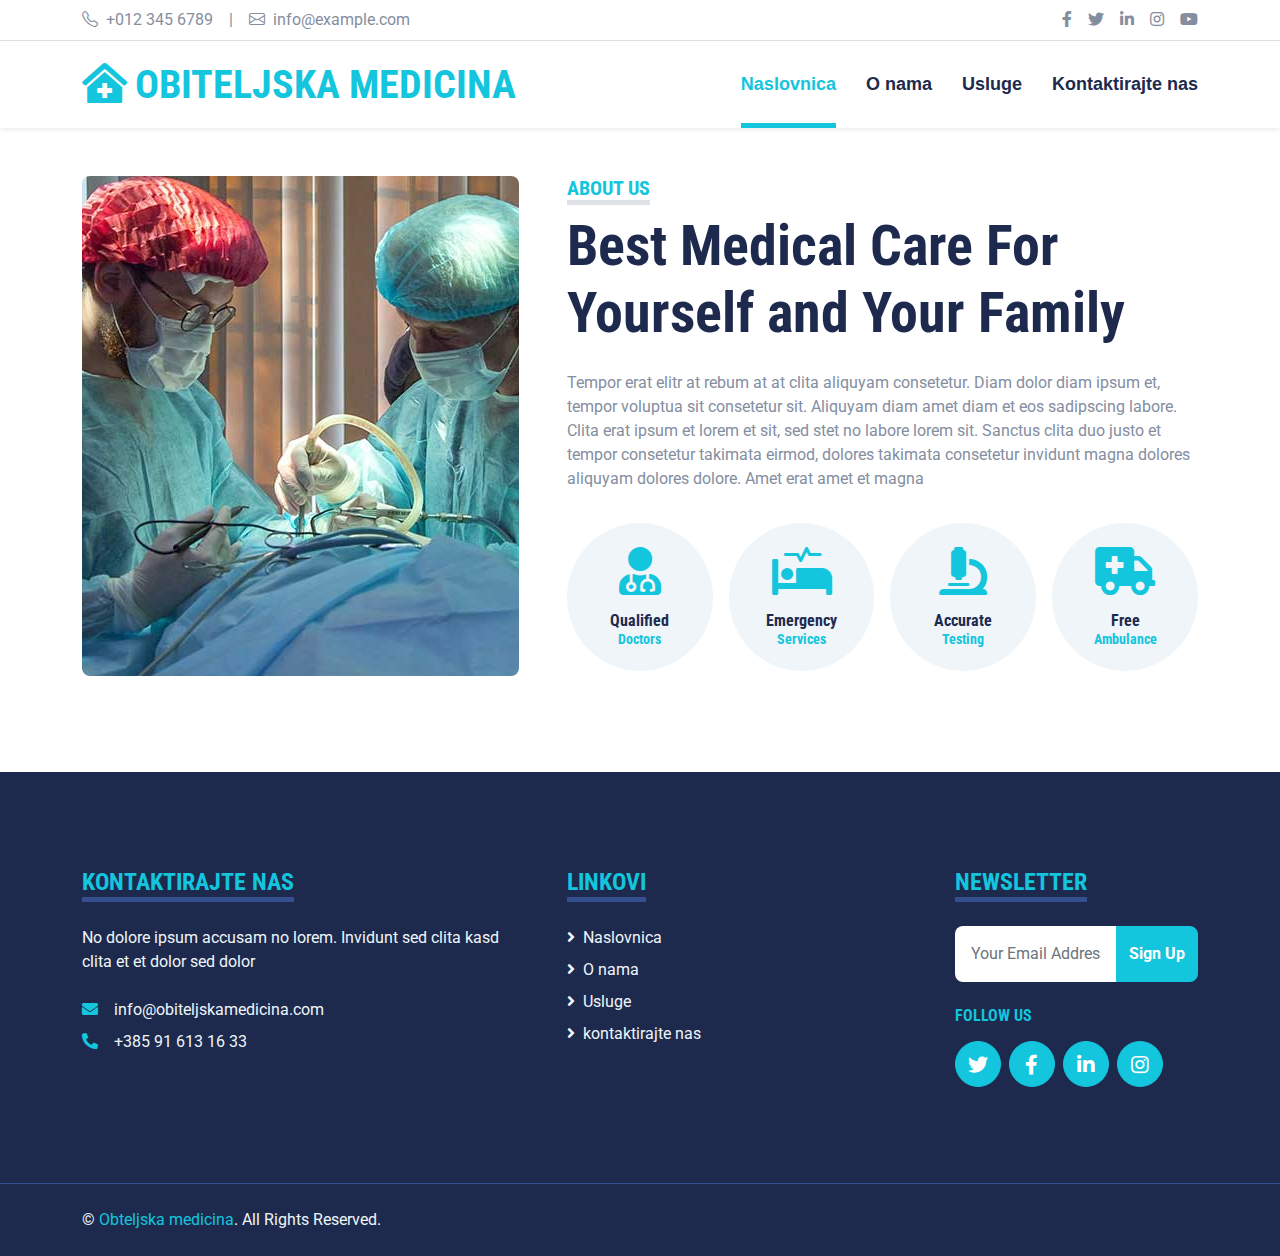
==== about.html @ 27dd884d "edited nav routing" ====
<!DOCTYPE html>
<html lang="en">

<head>
    <meta charset="utf-8">
    <title>Obiteljska medicin - o nama</title>
    <meta content="width=device-width, initial-scale=1.0" name="viewport">
    <meta content="Free HTML Templates" name="keywords">
    <meta content="Free HTML Templates" name="description">

    <!-- Favicon -->
    <link href="img/favicon.ico" rel="icon">

    <!-- Google Web Fonts -->
    <link rel="preconnect" href="https://fonts.gstatic.com">
    <link href="https://fonts.googleapis.com/css2?family=Roboto+Condensed:wght@400;700&family=Roboto:wght@400;700&display=swap" rel="stylesheet">  

    <!-- Icon Font Stylesheet -->
    <link href="https://cdnjs.cloudflare.com/ajax/libs/font-awesome/5.15.0/css/all.min.css" rel="stylesheet">
    <link href="https://cdn.jsdelivr.net/npm/bootstrap-icons@1.4.1/font/bootstrap-icons.css" rel="stylesheet">

    <!-- Libraries Stylesheet -->
    <link href="lib/owlcarousel/assets/owl.carousel.min.css" rel="stylesheet">
    <link href="lib/tempusdominus/css/tempusdominus-bootstrap-4.min.css" rel="stylesheet" />

    <!-- Customized Bootstrap Stylesheet -->
    <link href="css/bootstrap.min.css" rel="stylesheet">

    <!-- Template Stylesheet -->
    <link href="css/style.css" rel="stylesheet">
</head>

<body>
    <!-- Topbar Start -->
    <div class="container-fluid py-2 border-bottom d-none d-lg-block">
        <div class="container">
            <div class="row">
                <div class="col-md-6 text-center text-lg-start mb-2 mb-lg-0">
                    <div class="d-inline-flex align-items-center">
                        <a class="text-decoration-none text-body pe-3" href=""><i class="bi bi-telephone me-2"></i>+012 345 6789</a>
                        <span class="text-body">|</span>
                        <a class="text-decoration-none text-body px-3" href=""><i class="bi bi-envelope me-2"></i>info@example.com</a>
                    </div>
                </div>
                <div class="col-md-6 text-center text-lg-end">
                    <div class="d-inline-flex align-items-center">
                        <a class="text-body px-2" href="">
                            <i class="fab fa-facebook-f"></i>
                        </a>
                        <a class="text-body px-2" href="">
                            <i class="fab fa-twitter"></i>
                        </a>
                        <a class="text-body px-2" href="">
                            <i class="fab fa-linkedin-in"></i>
                        </a>
                        <a class="text-body px-2" href="">
                            <i class="fab fa-instagram"></i>
                        </a>
                        <a class="text-body ps-2" href="">
                            <i class="fab fa-youtube"></i>
                        </a>
                    </div>
                </div>
            </div>
        </div>
    </div>
    <!-- Topbar End -->


    <!-- Navbar Start -->
    <div class="container-fluid sticky-top bg-white shadow-sm">
        <div class="container">
            <nav class="navbar navbar-expand-lg bg-white navbar-light py-3 py-lg-0">
                <a href="index.html" class="navbar-brand">
                    <h1 class="m-0 text-uppercase text-primary"><i class="fa fa-clinic-medical me-2"></i>Obiteljska medicina</h1>
                </a>
                <button class="navbar-toggler" type="button" data-bs-toggle="collapse" data-bs-target="#navbarCollapse">
                    <span class="navbar-toggler-icon"></span>
                </button>
                <div class="collapse navbar-collapse" id="navbarCollapse">
                    <div class="navbar-nav ms-auto py-0">
                        <a href="index.html" class="nav-item nav-link active">Naslovnica</a>
                        <a href="about.html" class="nav-item nav-link">O nama</a>
                        <a href="service.html" class="nav-item nav-link">Usluge</a>
                        <!-- <a href="price.html" class="nav-item nav-link">Pricing</a>
                         <div class="nav-item dropdown">
                             <a href="#" class="nav-link dropdown-toggle" data-bs-toggle="dropdown">Pages</a>
                             <div class="dropdown-menu m-0">
                                 <a href="blog.html" class="dropdown-item">Blog Grid</a>
                                 <a href="detail.html" class="dropdown-item">Blog Detail</a>
                                 <a href="team.html" class="dropdown-item">The Team</a>
                                 <a href="testimonial.html" class="dropdown-item">Testimonial</a>
                                 <a href="appointment.html" class="dropdown-item">Appointment</a>
                                 <a href="search.html" class="dropdown-item">Search</a>
                             </div>
                         </div>-->
                        <a href="contact.html" class="nav-item nav-link">Kontaktirajte nas</a>
                    </div>
                </div>
            </nav>
        </div>
    </div>
    <!-- Navbar End -->


    <!-- About Start -->
    <div class="container-fluid py-5">
        <div class="container">
            <div class="row gx-5">
                <div class="col-lg-5 mb-5 mb-lg-0" style="min-height: 500px;">
                    <div class="position-relative h-100">
                        <img class="position-absolute w-100 h-100 rounded" src="img/about.jpg" style="object-fit: cover;">
                    </div>
                </div>
                <div class="col-lg-7">
                    <div class="mb-4">
                        <h5 class="d-inline-block text-primary text-uppercase border-bottom border-5">About Us</h5>
                        <h1 class="display-4">Best Medical Care For Yourself and Your Family</h1>
                    </div>
                    <p>Tempor erat elitr at rebum at at clita aliquyam consetetur. Diam dolor diam ipsum et, tempor voluptua sit consetetur sit. Aliquyam diam amet diam et eos sadipscing labore. Clita erat ipsum et lorem et sit, sed stet no labore lorem sit. Sanctus clita duo justo et tempor consetetur takimata eirmod, dolores takimata consetetur invidunt magna dolores aliquyam dolores dolore. Amet erat amet et magna</p>
                    <div class="row g-3 pt-3">
                        <div class="col-sm-3 col-6">
                            <div class="bg-light text-center rounded-circle py-4">
                                <i class="fa fa-3x fa-user-md text-primary mb-3"></i>
                                <h6 class="mb-0">Qualified<small class="d-block text-primary">Doctors</small></h6>
                            </div>
                        </div>
                        <div class="col-sm-3 col-6">
                            <div class="bg-light text-center rounded-circle py-4">
                                <i class="fa fa-3x fa-procedures text-primary mb-3"></i>
                                <h6 class="mb-0">Emergency<small class="d-block text-primary">Services</small></h6>
                            </div>
                        </div>
                        <div class="col-sm-3 col-6">
                            <div class="bg-light text-center rounded-circle py-4">
                                <i class="fa fa-3x fa-microscope text-primary mb-3"></i>
                                <h6 class="mb-0">Accurate<small class="d-block text-primary">Testing</small></h6>
                            </div>
                        </div>
                        <div class="col-sm-3 col-6">
                            <div class="bg-light text-center rounded-circle py-4">
                                <i class="fa fa-3x fa-ambulance text-primary mb-3"></i>
                                <h6 class="mb-0">Free<small class="d-block text-primary">Ambulance</small></h6>
                            </div>
                        </div>
                    </div>
                </div>
            </div>
        </div>
    </div>
    <!-- About End -->


    

    <!-- Footer Start -->

    <!-- Footer Start -->
    <div class="container-fluid bg-dark text-light mt-5 py-5">
        <div class="container py-5">
            <div class="row g-5">
                <div class="col-lg-5 col-md-6">
                    <h4 class="d-inline-block text-primary text-uppercase border-bottom border-5 border-secondary mb-4">Kontaktirajte nas</h4>
                    <p class="mb-4">No dolore ipsum accusam no lorem. Invidunt sed clita kasd clita et et dolor sed dolor</p>
                    <p class="mb-2"><i class="fa fa-envelope text-primary me-3"></i>info@obiteljskamedicina.com</p>
                    <p class="mb-0"><i class="fa fa-phone-alt text-primary me-3"></i>+385 91 613 16 33</p>
                </div>
                <div class="col-lg-4 col-md-6">
                    <h4 class="d-inline-block text-primary text-uppercase border-bottom border-5 border-secondary mb-4">Linkovi</h4>
                    <div class="d-flex flex-column justify-content-start">
                        <a class="text-light mb-2" href="#"><i class="fa fa-angle-right me-2"></i>Naslovnica</a>
                        <a class="text-light mb-2" href="#"><i class="fa fa-angle-right me-2"></i>O nama</a>
                        <a class="text-light mb-2" href="#"><i class="fa fa-angle-right me-2"></i>Usluge</a>
                        <a class="text-light" href="#"><i class="fa fa-angle-right me-2"></i>kontaktirajte nas</a>
                    </div>
                </div>
                <div class="col-lg-3 col-md-6">
                    <h4 class="d-inline-block text-primary text-uppercase border-bottom border-5 border-secondary mb-4">Newsletter</h4>
                    <form action="">
                        <div class="input-group">
                            <input type="text" class="form-control p-3 border-0" placeholder="Your Email Address">
                            <button class="btn btn-primary">Sign Up</button>
                        </div>
                    </form>
                    <h6 class="text-primary text-uppercase mt-4 mb-3">Follow Us</h6>
                    <div class="d-flex">
                        <a class="btn btn-lg btn-primary btn-lg-square rounded-circle me-2" href="#"><i class="fab fa-twitter"></i></a>
                        <a class="btn btn-lg btn-primary btn-lg-square rounded-circle me-2" href="#"><i class="fab fa-facebook-f"></i></a>
                        <a class="btn btn-lg btn-primary btn-lg-square rounded-circle me-2" href="#"><i class="fab fa-linkedin-in"></i></a>
                        <a class="btn btn-lg btn-primary btn-lg-square rounded-circle" href="#"><i class="fab fa-instagram"></i></a>
                    </div>
                </div>
            </div>
        </div>
    </div>
    <div class="container-fluid bg-dark text-light border-top border-secondary py-4">
        <div class="container">
            <div class="row g-5">
                <div class="col-md-6 text-center text-md-start">
                    <p class="mb-md-0">&copy; <a class="text-primary" href="#">Obteljska medicina</a>. All Rights Reserved.</p>
                </div>
                <div class="col-md-6 text-center text-md-end">
                    <!-- <p class="mb-0">Designed by <a class="text-primary" href="https://htmlcodex.com">HTML Codex</a></p>-->
                </div>
            </div>
        </div>
    </div>
    <!-- Footer End -->


    <!-- Back to Top -->
    <a href="#" class="btn btn-lg btn-primary btn-lg-square back-to-top"><i class="bi bi-arrow-up"></i></a>


    <!-- JavaScript Libraries -->
    <script src="https://code.jquery.com/jquery-3.4.1.min.js"></script>
    <script src="https://cdn.jsdelivr.net/npm/bootstrap@5.0.0/dist/js/bootstrap.bundle.min.js"></script>
    <script src="lib/easing/easing.min.js"></script>
    <script src="lib/waypoints/waypoints.min.js"></script>
    <script src="lib/owlcarousel/owl.carousel.min.js"></script>
    <script src="lib/tempusdominus/js/moment.min.js"></script>
    <script src="lib/tempusdominus/js/moment-timezone.min.js"></script>
    <script src="lib/tempusdominus/js/tempusdominus-bootstrap-4.min.js"></script>

    <!-- Template Javascript -->
    <script src="js/main.js"></script>
</body>

</html>
---- css/style.css ----
/********** Template CSS **********/
:root {
    --primary: #13C5DD;
    --secondary: #354F8E;
    --light: #EFF5F9;
    --dark: #1D2A4D;
}

.btn {
    font-weight: 700;
    transition: .5s;
}

.btn:hover {
    -webkit-box-shadow: 0 8px 6px -6px #555555;
    -moz-box-shadow: 0 8px 6px -6px #555555;
    box-shadow: 0 8px 6px -6px #555555;
}

.btn-primary {
    color: #FFFFFF;
}

.btn-square {
    width: 36px;
    height: 36px;
}

.btn-sm-square {
    width: 28px;
    height: 28px;
}

.btn-lg-square {
    width: 46px;
    height: 46px;
}

.btn-square,
.btn-sm-square,
.btn-lg-square {
    padding-left: 0;
    padding-right: 0;
    text-align: center;
}

.back-to-top {
    position: fixed;
    display: none;
    right: 30px;
    bottom: 0;
    border-radius: 50% 50% 0 0;
    z-index: 99;
}

.navbar-light .navbar-nav .nav-link {
    font-family: 'Jost', sans-serif;
    position: relative;
    margin-left: 30px;
    padding: 30px 0;
    font-size: 18px;
    font-weight: 700;
    color: var(--dark);
    outline: none;
    transition: .5s;
}

.navbar-light .navbar-nav .nav-link:hover,
.navbar-light .navbar-nav .nav-link.active {
    color: var(--primary);
}

@media (min-width: 992px) {
    .navbar-light .navbar-nav .nav-link::before {
        position: absolute;
        content: "";
        width: 0;
        height: 5px;
        bottom: 0;
        left: 50%;
        background: var(--primary);
        transition: .5s;
    }

    .navbar-light .navbar-nav .nav-link:hover::before,
    .navbar-light .navbar-nav .nav-link.active::before {
        width: 100%;
        left: 0;
    }
}

@media (max-width: 991.98px) {
    .navbar-light .navbar-nav .nav-link  {
        margin-left: 0;
        padding: 10px 0;
    }
}

.hero-header {
    background: url(../img/hero.jpg) top right no-repeat;
    background-size: cover;
}

.service-item {
    position: relative;
    height: 350px;
    padding: 0 30px;
    transition: .5s;
}

.service-item .service-icon {
    width: 150px;
    height: 100px;
    display: flex;
    align-items: center;
    justify-content: center;
    background: var(--primary);
    border-radius: 50%;
    transform: rotate(-14deg);
}

.service-item .service-icon i {
    transform: rotate(15deg);
}

.service-item a.btn {
    position: absolute;
    width: 60px;
    bottom: -48px;
    left: 50%;
    margin-left: -30px;
    opacity: 0;
}

.service-item:hover a.btn {
    bottom: -24px;
    opacity: 1;
}

.price-carousel::after {
    position: absolute;
    content: "";
    width: 100%;
    height: 50%;
    bottom: 0;
    left: 0;
    background: var(--primary);
    border-radius: 8px 8px 50% 50%;
    z-index: -1;
}

.price-carousel .owl-nav {
    margin-top: 35px;
    width: 100%;
    text-align: center;
    display: flex;
    justify-content: center;
}

.price-carousel .owl-nav .owl-prev,
.price-carousel .owl-nav .owl-next{
    position: relative;
    margin: 0 5px;
    width: 45px;
    height: 45px;
    display: flex;
    align-items: center;
    justify-content: center;
    color: var(--primary);
    background: #FFFFFF;
    font-size: 22px;
    border-radius: 45px;
    transition: .5s;
}

.price-carousel .owl-nav .owl-prev:hover,
.price-carousel .owl-nav .owl-next:hover {
    color: var(--dark);
}

@media (min-width: 576px) {
    .team-item .row {
        height: 350px;
    }
}

.team-carousel .owl-nav {
    position: absolute;
    padding: 0 45px;
    width: 100%;
    height: 45px;
    top: calc(50% - 22.5px);
    left: 0;
    display: flex;
    justify-content: space-between;
}

.team-carousel .owl-nav .owl-prev,
.team-carousel .owl-nav .owl-next {
    position: relative;
    width: 45px;
    height: 45px;
    display: flex;
    align-items: center;
    justify-content: center;
    color: #FFFFFF;
    background: var(--primary);
    border-radius: 45px;
    font-size: 22px;
    transition: .5s;
}

.team-carousel .owl-nav .owl-prev:hover,
.team-carousel .owl-nav .owl-next:hover {
    background: var(--dark);
}

.testimonial-carousel .owl-dots {
    margin-top: 15px;
    display: flex;
    align-items: center;
    justify-content: center;
}

.testimonial-carousel .owl-dot {
    position: relative;
    display: inline-block;
    margin: 0 5px;
    width: 20px;
    height: 20px;
    background: var(--light);
    border: 2px solid var(--primary);
    border-radius: 20px;
    transition: .5s;
}

.testimonial-carousel .owl-dot.active {
    width: 40px;
    height: 40px;
    background: var(--primary);
}

.testimonial-carousel .owl-item img {
    width: 150px;
    height: 150px;
}
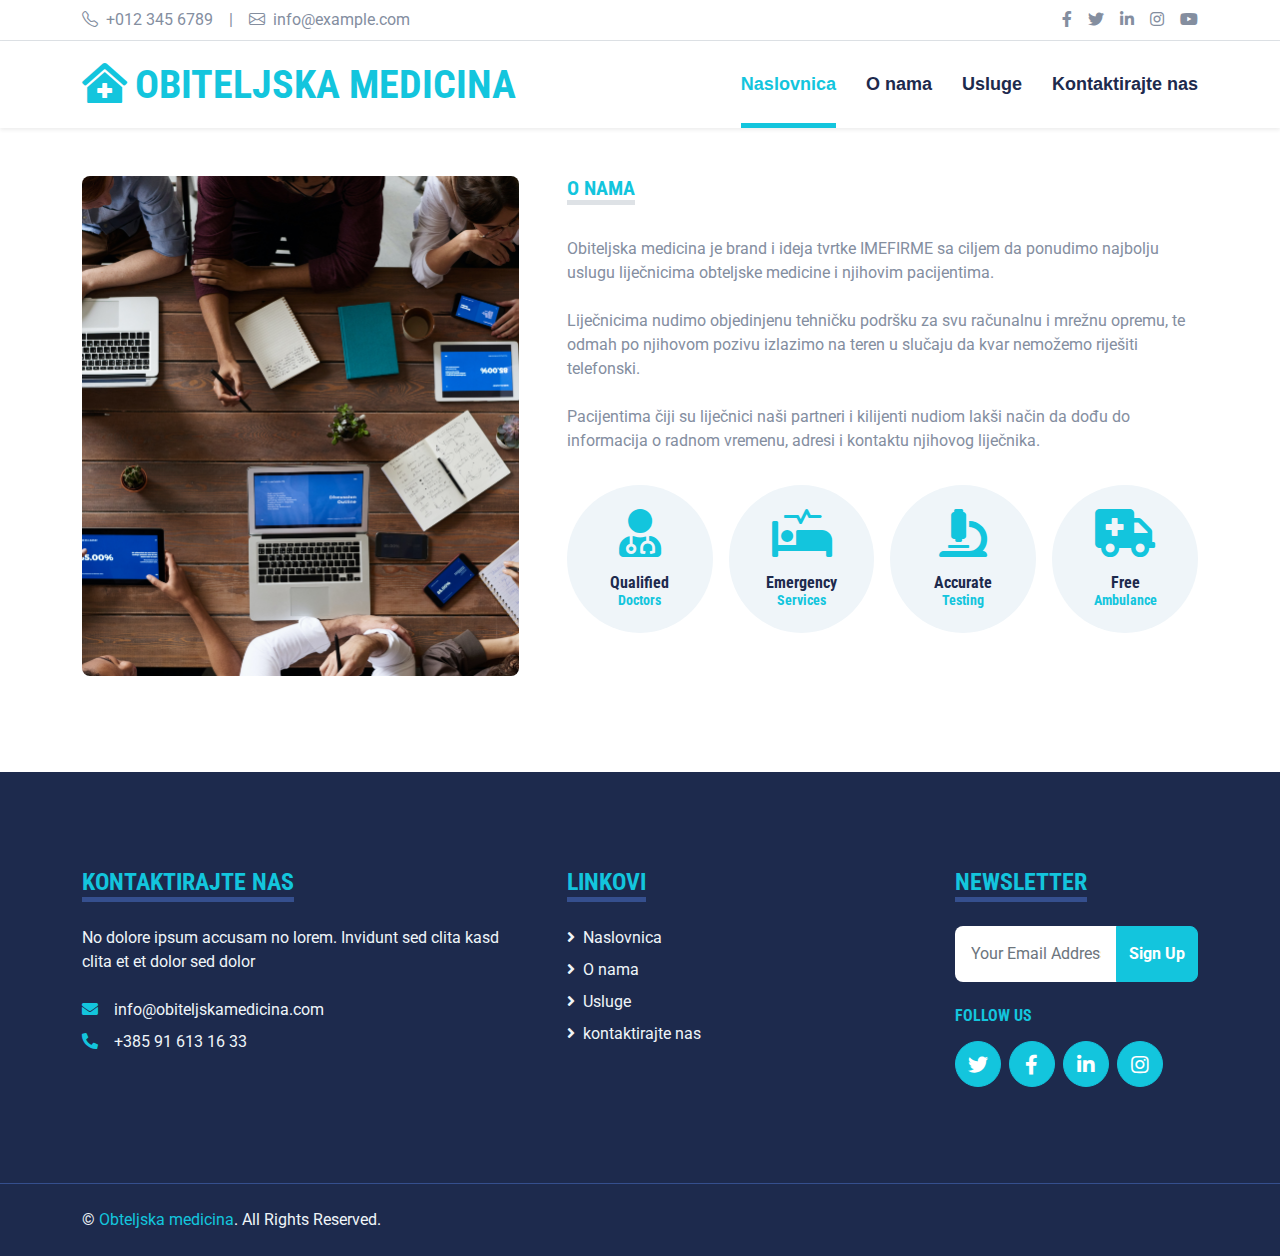
==== commit d61131c9: "test version of contact" ====
--- a/about.html
+++ b/about.html
@@ -109,15 +109,20 @@
             <div class="row gx-5">
                 <div class="col-lg-5 mb-5 mb-lg-0" style="min-height: 500px;">
                     <div class="position-relative h-100">
-                        <img class="position-absolute w-100 h-100 rounded" src="img/about.jpg" style="object-fit: cover;">
+                        <img class="position-absolute w-100 h-100 rounded" src="img/team.jpg" style="object-fit: cover;">
                     </div>
                 </div>
                 <div class="col-lg-7">
                     <div class="mb-4">
-                        <h5 class="d-inline-block text-primary text-uppercase border-bottom border-5">About Us</h5>
-                        <h1 class="display-4">Best Medical Care For Yourself and Your Family</h1>
-                    </div>
-                    <p>Tempor erat elitr at rebum at at clita aliquyam consetetur. Diam dolor diam ipsum et, tempor voluptua sit consetetur sit. Aliquyam diam amet diam et eos sadipscing labore. Clita erat ipsum et lorem et sit, sed stet no labore lorem sit. Sanctus clita duo justo et tempor consetetur takimata eirmod, dolores takimata consetetur invidunt magna dolores aliquyam dolores dolore. Amet erat amet et magna</p>
+                        <h5 class="d-inline-block text-primary text-uppercase border-bottom border-5">O nama</h5>
+                    </div>
+                    <p>Obiteljska medicina je brand i ideja tvrtke IMEFIRME sa ciljem da ponudimo najbolju uslugu
+                        liječnicima obteljske medicine i njihovim pacijentima.<br><br>
+                        Liječnicima nudimo objedinjenu tehničku podršku za svu računalnu i mrežnu opremu, te odmah po njihovom
+                        pozivu izlazimo na teren u slučaju da kvar nemožemo riješiti telefonski.<br><br>
+                        Pacijentima čiji su liječnici naši partneri i kilijenti nudiom lakši način da dođu do informacija o
+                        radnom vremenu, adresi i kontaktu njihovog liječnika.
+
                     <div class="row g-3 pt-3">
                         <div class="col-sm-3 col-6">
                             <div class="bg-light text-center rounded-circle py-4">
@@ -151,7 +156,7 @@
     <!-- About End -->
 
 
-    
+
 
     <!-- Footer Start -->
 
@@ -159,13 +164,13 @@
     <div class="container-fluid bg-dark text-light mt-5 py-5">
         <div class="container py-5">
             <div class="row g-5">
-                <div class="col-lg-5 col-md-6">
+                <div class="col-lg-5 col-md-6 col-xs-6">
                     <h4 class="d-inline-block text-primary text-uppercase border-bottom border-5 border-secondary mb-4">Kontaktirajte nas</h4>
                     <p class="mb-4">No dolore ipsum accusam no lorem. Invidunt sed clita kasd clita et et dolor sed dolor</p>
                     <p class="mb-2"><i class="fa fa-envelope text-primary me-3"></i>info@obiteljskamedicina.com</p>
                     <p class="mb-0"><i class="fa fa-phone-alt text-primary me-3"></i>+385 91 613 16 33</p>
                 </div>
-                <div class="col-lg-4 col-md-6">
+                <div class="col-lg-4 col-md-6 col-xs-6">
                     <h4 class="d-inline-block text-primary text-uppercase border-bottom border-5 border-secondary mb-4">Linkovi</h4>
                     <div class="d-flex flex-column justify-content-start">
                         <a class="text-light mb-2" href="#"><i class="fa fa-angle-right me-2"></i>Naslovnica</a>
@@ -174,7 +179,7 @@
                         <a class="text-light" href="#"><i class="fa fa-angle-right me-2"></i>kontaktirajte nas</a>
                     </div>
                 </div>
-                <div class="col-lg-3 col-md-6">
+                <div class="col-lg-3 col-md-6 col-xs-6">
                     <h4 class="d-inline-block text-primary text-uppercase border-bottom border-5 border-secondary mb-4">Newsletter</h4>
                     <form action="">
                         <div class="input-group">
--- a/css/style.css
+++ b/css/style.css
@@ -94,6 +94,9 @@
         margin-left: 0;
         padding: 10px 0;
     }
+    .hero-header{
+        color:black;
+    }
 }
 
 .hero-header {
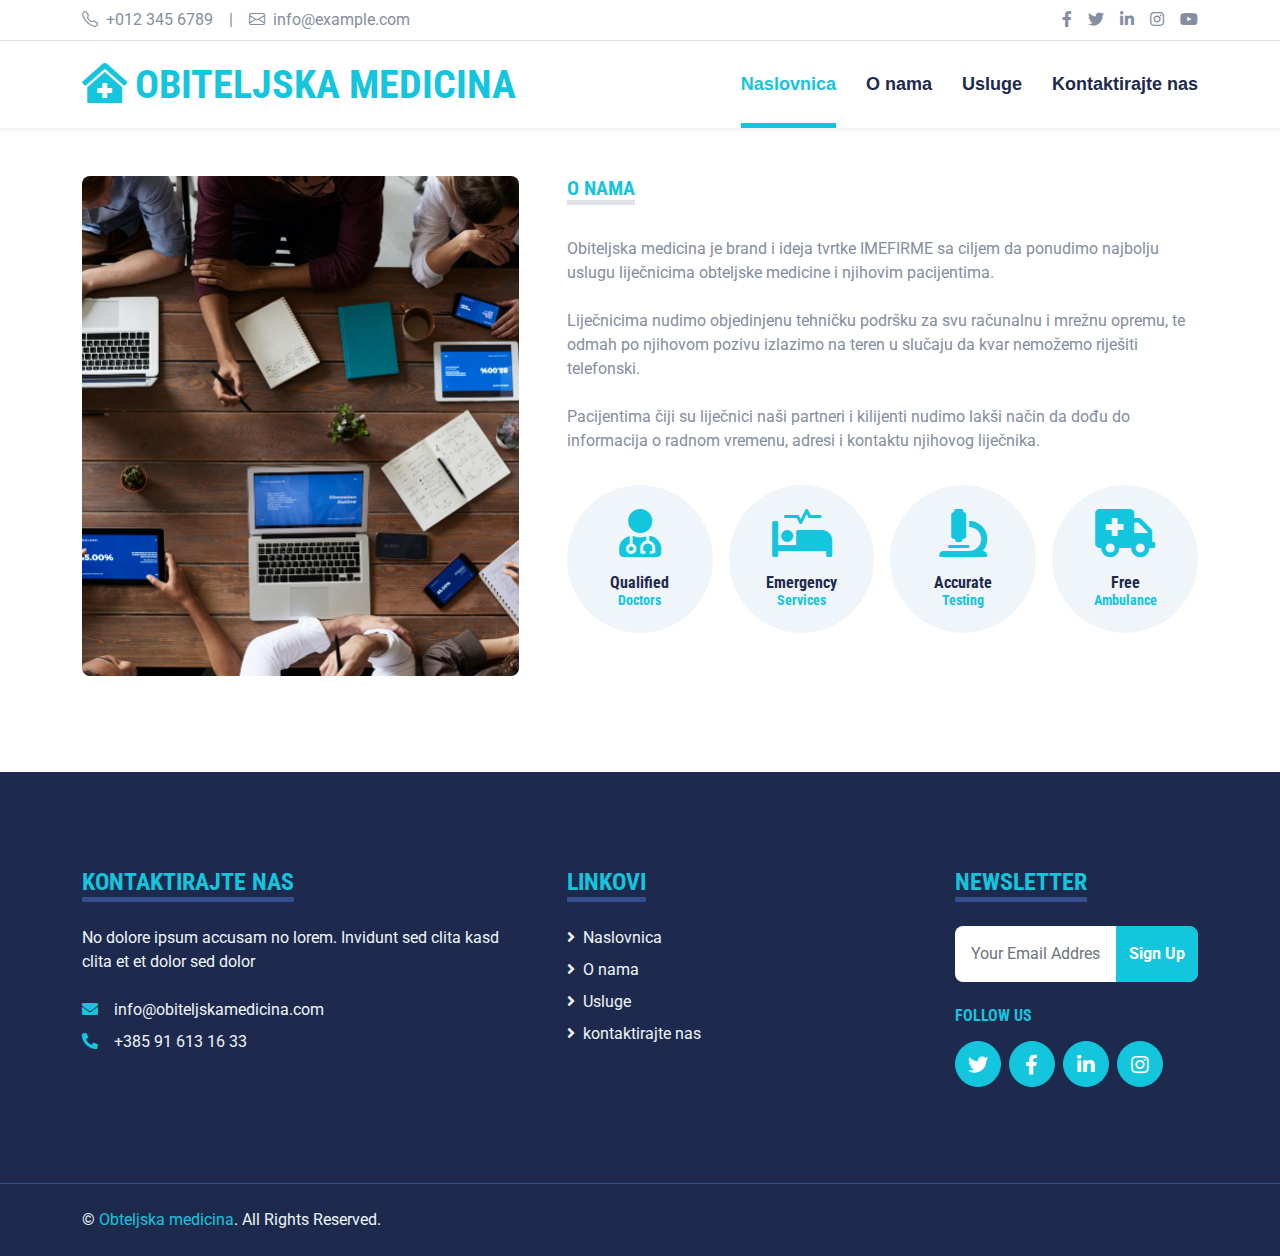
==== commit 0e79eff2: "typo fix" ====
--- a/about.html
+++ b/about.html
@@ -120,7 +120,7 @@
                         liječnicima obteljske medicine i njihovim pacijentima.<br><br>
                         Liječnicima nudimo objedinjenu tehničku podršku za svu računalnu i mrežnu opremu, te odmah po njihovom
                         pozivu izlazimo na teren u slučaju da kvar nemožemo riješiti telefonski.<br><br>
-                        Pacijentima čiji su liječnici naši partneri i kilijenti nudiom lakši način da dođu do informacija o
+                        Pacijentima čiji su liječnici naši partneri i kilijenti nudimo lakši način da dođu do informacija o
                         radnom vremenu, adresi i kontaktu njihovog liječnika.
 
                     <div class="row g-3 pt-3">
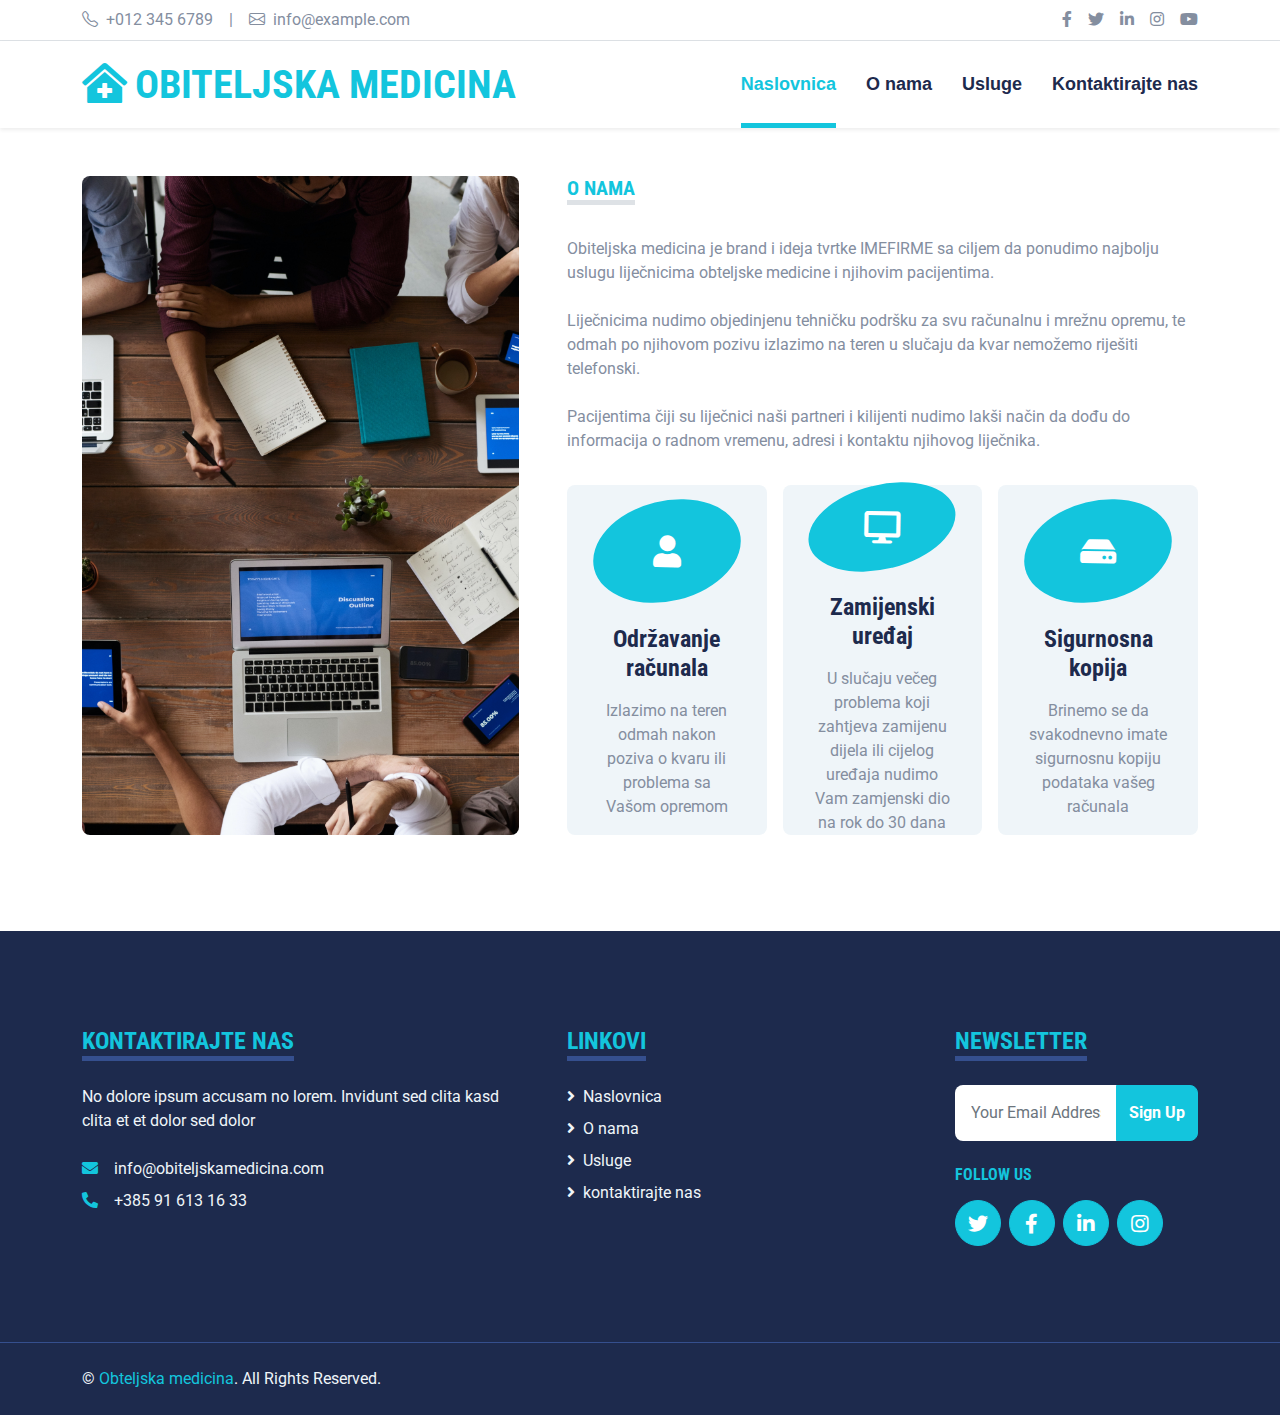
==== commit bf5d9137: "update aboutUs" ====
--- a/about.html
+++ b/about.html
@@ -124,30 +124,42 @@
                         radnom vremenu, adresi i kontaktu njihovog liječnika.
 
                     <div class="row g-3 pt-3">
-                        <div class="col-sm-3 col-6">
-                            <div class="bg-light text-center rounded-circle py-4">
-                                <i class="fa fa-3x fa-user-md text-primary mb-3"></i>
-                                <h6 class="mb-0">Qualified<small class="d-block text-primary">Doctors</small></h6>
+                    <div class="col-lg-4 col-md-6">
+                        <div class="service-item bg-light rounded d-flex flex-column align-items-center justify-content-center text-center">
+                            <div class="service-icon mb-4">
+                                <i class="fa fa-2x fa-user text-white"></i>
                             </div>
-                        </div>
-                        <div class="col-sm-3 col-6">
-                            <div class="bg-light text-center rounded-circle py-4">
-                                <i class="fa fa-3x fa-procedures text-primary mb-3"></i>
-                                <h6 class="mb-0">Emergency<small class="d-block text-primary">Services</small></h6>
+                            <h4 class="mb-3">Održavanje računala</h4>
+                            <p class="m-0">Izlazimo na teren odmah nakon poziva o kvaru ili problema sa Vašom opremom</p>
+                            <a class="btn btn-lg btn-primary rounded-pill" href="">
+                                <i class="bi bi-arrow-right"></i>
+                            </a>
+                        </div>
+                    </div>
+                    <div class="col-lg-4 col-md-6">
+                        <div class="service-item bg-light rounded d-flex flex-column align-items-center justify-content-center text-center">
+                            <div class="service-icon mb-4">
+                                <i class="fa fa-2x fa-desktop text-white"></i>
                             </div>
-                        </div>
-                        <div class="col-sm-3 col-6">
-                            <div class="bg-light text-center rounded-circle py-4">
-                                <i class="fa fa-3x fa-microscope text-primary mb-3"></i>
-                                <h6 class="mb-0">Accurate<small class="d-block text-primary">Testing</small></h6>
+                            <h4 class="mb-3">Zamijenski uređaj</h4>
+                            <p class="m-0">U slučaju večeg problema koji zahtjeva zamijenu dijela ili cijelog uređaja nudimo Vam zamjenski dio na rok do 30 dana</p>
+                            <a class="btn btn-lg btn-primary rounded-pill" href="">
+                                <i class="bi bi-arrow-right"></i>
+                            </a>
+                        </div>
+                    </div>
+                    <div class="col-lg-4 col-md-6">
+                        <div class="service-item bg-light rounded d-flex flex-column align-items-center justify-content-center text-center">
+                            <div class="service-icon mb-4">
+                                <i class="fa fa-2x fa-hdd text-white"></i>
                             </div>
-                        </div>
-                        <div class="col-sm-3 col-6">
-                            <div class="bg-light text-center rounded-circle py-4">
-                                <i class="fa fa-3x fa-ambulance text-primary mb-3"></i>
-                                <h6 class="mb-0">Free<small class="d-block text-primary">Ambulance</small></h6>
-                            </div>
-                        </div>
+                            <h4 class="mb-3">Sigurnosna kopija</h4>
+                            <p class="m-0">Brinemo se da svakodnevno imate sigurnosnu kopiju podataka vašeg računala</p>
+                            <a class="btn btn-lg btn-primary rounded-pill" href="">
+                                <i class="bi bi-arrow-right"></i>
+                            </a>
+                        </div>
+                    </div>
                     </div>
                 </div>
             </div>
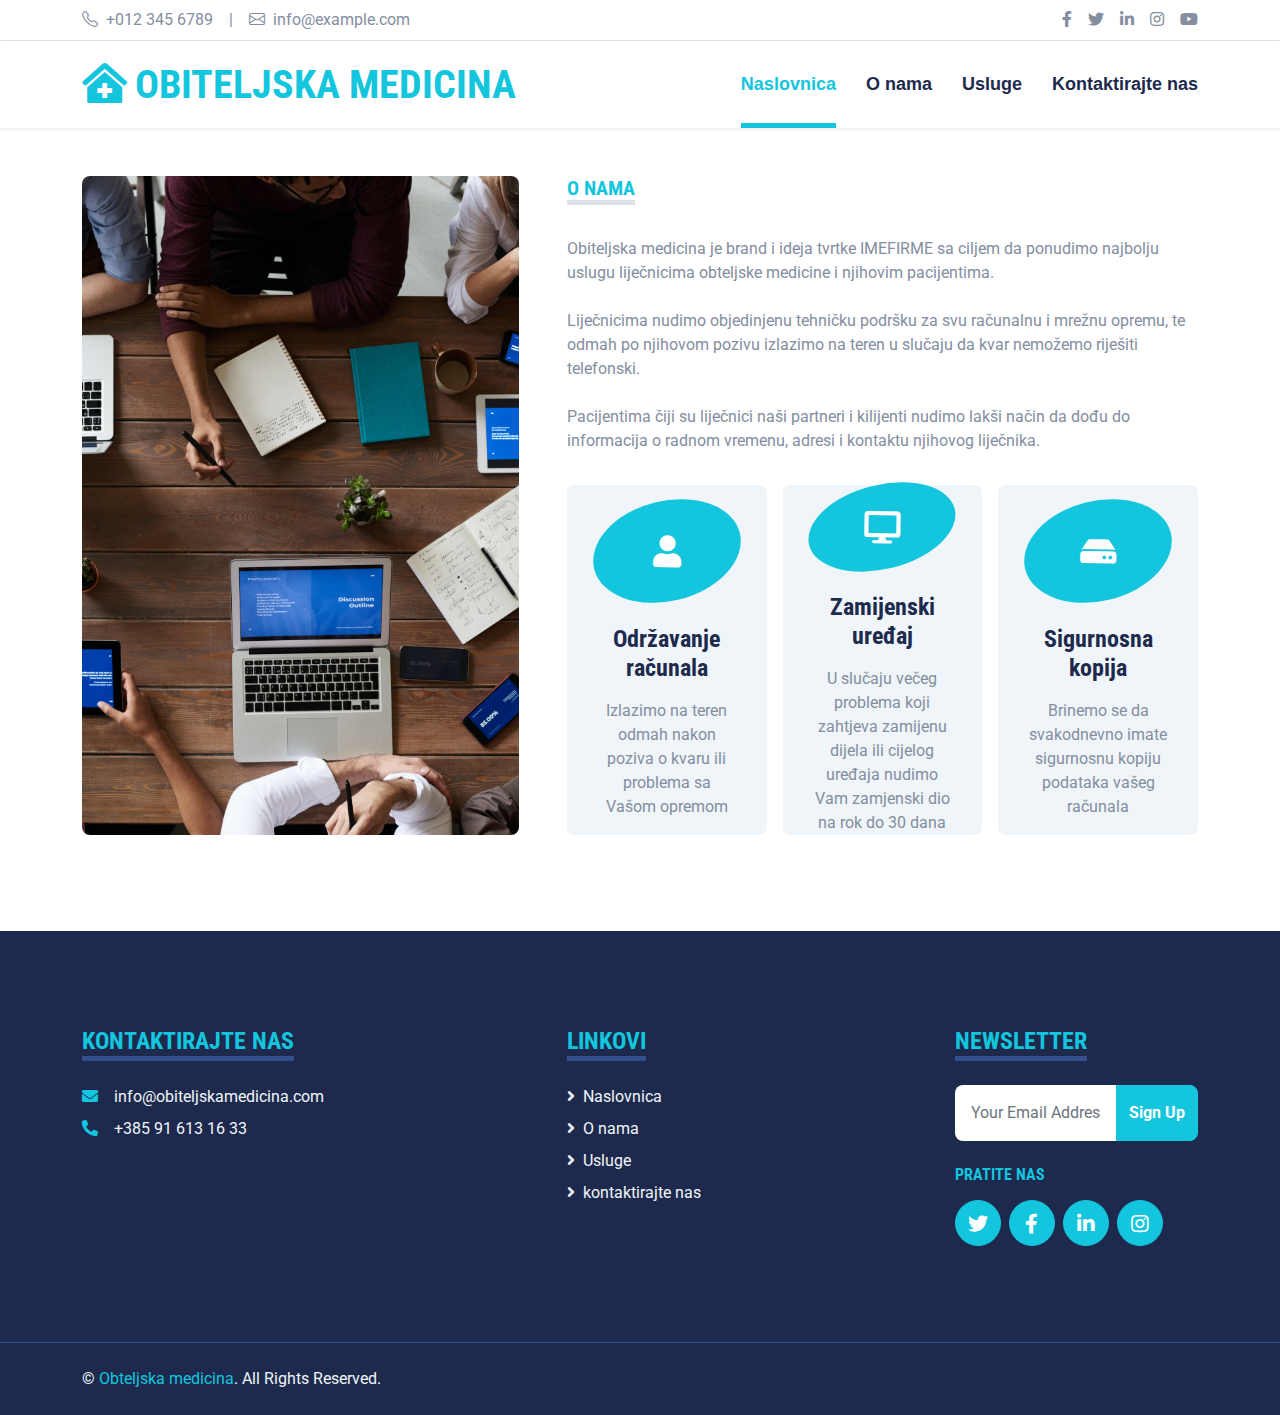
==== commit 0a2598b2: "edited and removed files" ====
--- a/about.html
+++ b/about.html
@@ -171,18 +171,16 @@
 
 
     <!-- Footer Start -->
-
-    <!-- Footer Start -->
     <div class="container-fluid bg-dark text-light mt-5 py-5">
         <div class="container py-5">
             <div class="row g-5">
-                <div class="col-lg-5 col-md-6 col-xs-6">
+                <div class="col-lg-5 col-md-6">
                     <h4 class="d-inline-block text-primary text-uppercase border-bottom border-5 border-secondary mb-4">Kontaktirajte nas</h4>
-                    <p class="mb-4">No dolore ipsum accusam no lorem. Invidunt sed clita kasd clita et et dolor sed dolor</p>
+                    <!--<p class="mb-4">No dolore ipsum accusam no lorem. Invidunt sed clita kasd clita et et dolor sed dolor</p>-->
                     <p class="mb-2"><i class="fa fa-envelope text-primary me-3"></i>info@obiteljskamedicina.com</p>
                     <p class="mb-0"><i class="fa fa-phone-alt text-primary me-3"></i>+385 91 613 16 33</p>
                 </div>
-                <div class="col-lg-4 col-md-6 col-xs-6">
+                <div class="col-lg-4 col-md-6">
                     <h4 class="d-inline-block text-primary text-uppercase border-bottom border-5 border-secondary mb-4">Linkovi</h4>
                     <div class="d-flex flex-column justify-content-start">
                         <a class="text-light mb-2" href="#"><i class="fa fa-angle-right me-2"></i>Naslovnica</a>
@@ -191,15 +189,15 @@
                         <a class="text-light" href="#"><i class="fa fa-angle-right me-2"></i>kontaktirajte nas</a>
                     </div>
                 </div>
-                <div class="col-lg-3 col-md-6 col-xs-6">
+                <div class="col-lg-3 col-md-6">
                     <h4 class="d-inline-block text-primary text-uppercase border-bottom border-5 border-secondary mb-4">Newsletter</h4>
                     <form action="">
                         <div class="input-group">
-                            <input type="text" class="form-control p-3 border-0" placeholder="Your Email Address">
+                            <input type="email" class="form-control p-3 border-0" placeholder="Your Email Address">
                             <button class="btn btn-primary">Sign Up</button>
                         </div>
                     </form>
-                    <h6 class="text-primary text-uppercase mt-4 mb-3">Follow Us</h6>
+                    <h6 class="text-primary text-uppercase mt-4 mb-3">Pratite nas</h6>
                     <div class="d-flex">
                         <a class="btn btn-lg btn-primary btn-lg-square rounded-circle me-2" href="#"><i class="fab fa-twitter"></i></a>
                         <a class="btn btn-lg btn-primary btn-lg-square rounded-circle me-2" href="#"><i class="fab fa-facebook-f"></i></a>
@@ -222,6 +220,7 @@
             </div>
         </div>
     </div>
+
     <!-- Footer End -->
 
 
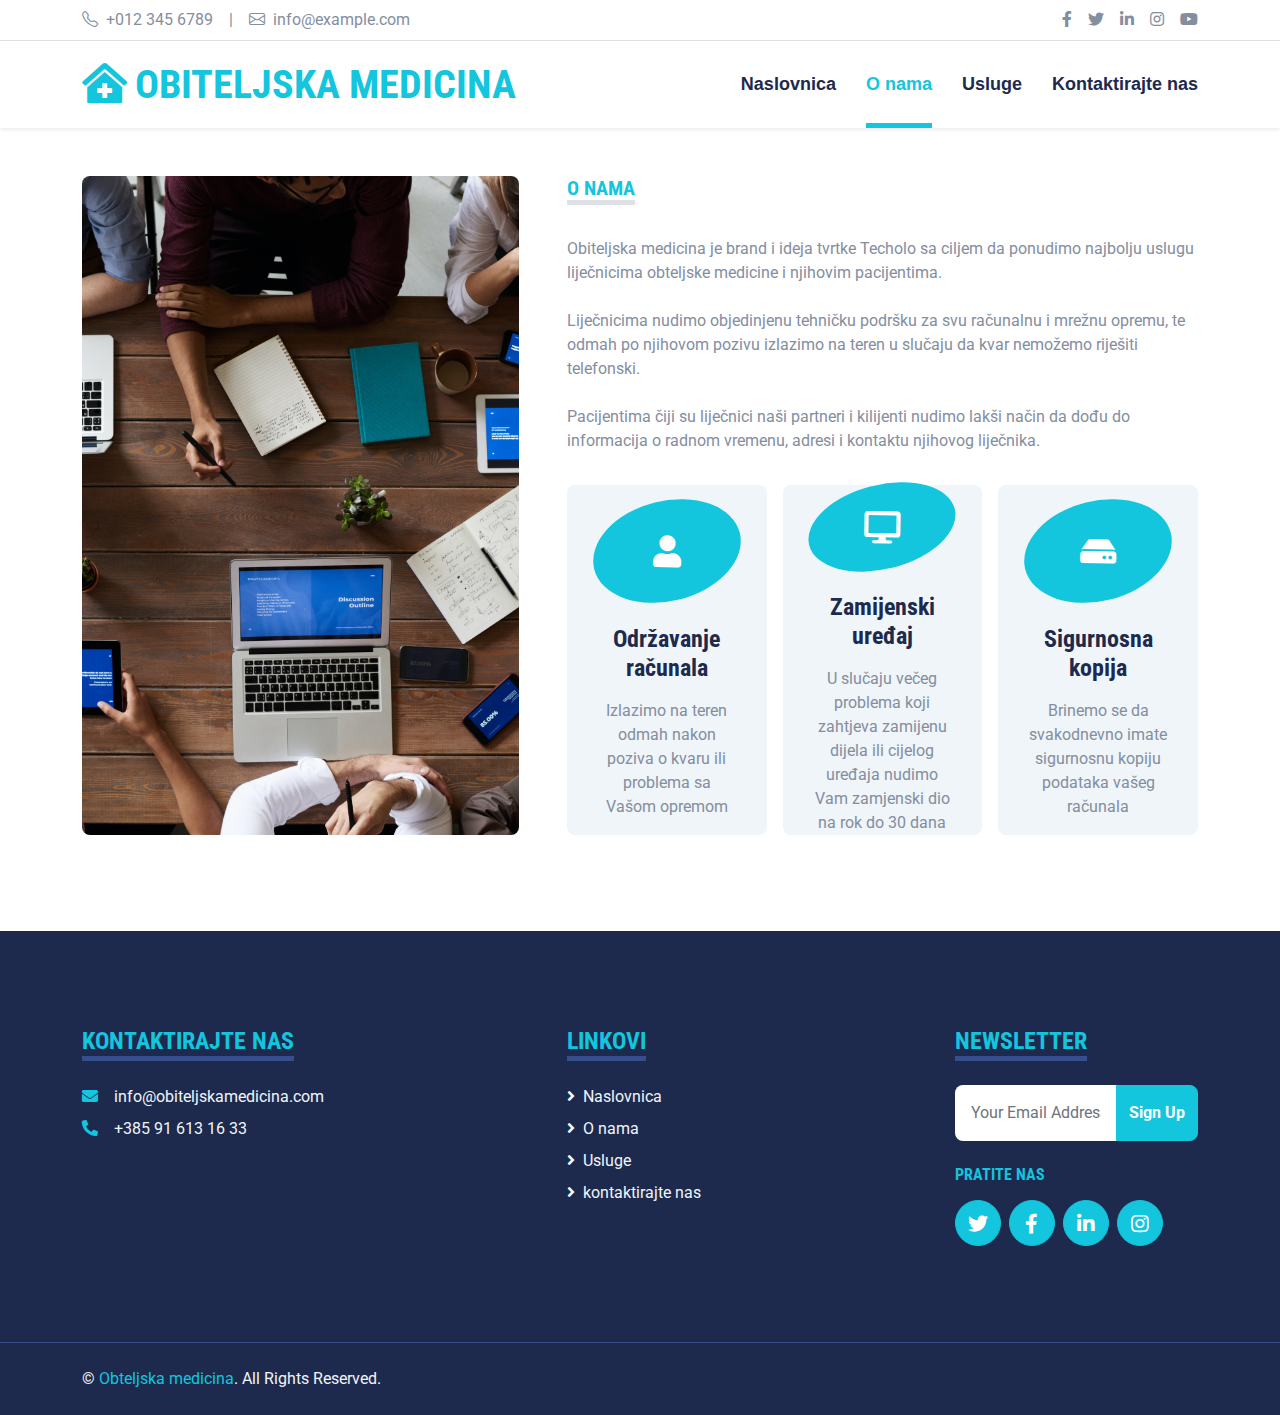
==== commit cfa8f353: "edited navbar" ====
--- a/about.html
+++ b/about.html
@@ -79,8 +79,8 @@
                 </button>
                 <div class="collapse navbar-collapse" id="navbarCollapse">
                     <div class="navbar-nav ms-auto py-0">
-                        <a href="index.html" class="nav-item nav-link active">Naslovnica</a>
-                        <a href="about.html" class="nav-item nav-link">O nama</a>
+                        <a href="index.html" class="nav-item nav-link">Naslovnica</a>
+                        <a href="about.html" class="nav-item nav-link active">O nama</a>
                         <a href="service.html" class="nav-item nav-link">Usluge</a>
                         <!-- <a href="price.html" class="nav-item nav-link">Pricing</a>
                          <div class="nav-item dropdown">
@@ -116,7 +116,7 @@
                     <div class="mb-4">
                         <h5 class="d-inline-block text-primary text-uppercase border-bottom border-5">O nama</h5>
                     </div>
-                    <p>Obiteljska medicina je brand i ideja tvrtke IMEFIRME sa ciljem da ponudimo najbolju uslugu
+                    <p>Obiteljska medicina je brand i ideja tvrtke Techolo sa ciljem da ponudimo najbolju uslugu
                         liječnicima obteljske medicine i njihovim pacijentima.<br><br>
                         Liječnicima nudimo objedinjenu tehničku podršku za svu računalnu i mrežnu opremu, te odmah po njihovom
                         pozivu izlazimo na teren u slučaju da kvar nemožemo riješiti telefonski.<br><br>
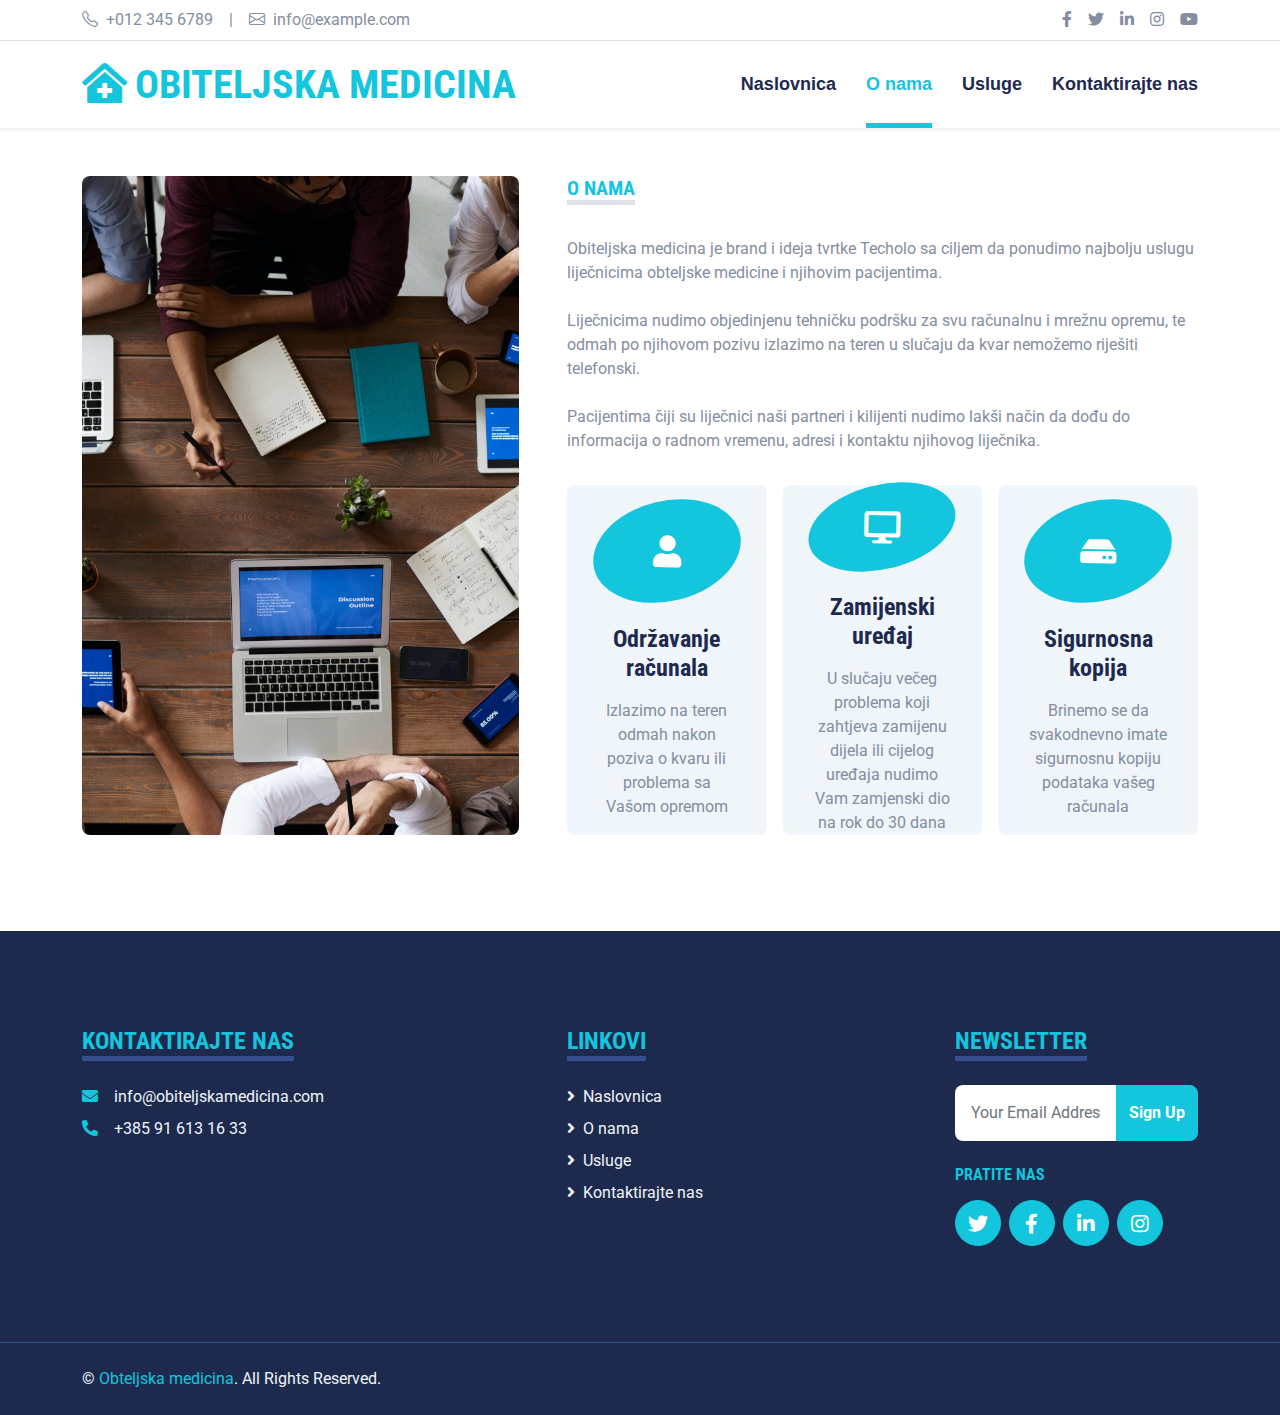
==== commit 85444260: "added autoplay" ====
--- a/about.html
+++ b/about.html
@@ -183,10 +183,10 @@
                 <div class="col-lg-4 col-md-6">
                     <h4 class="d-inline-block text-primary text-uppercase border-bottom border-5 border-secondary mb-4">Linkovi</h4>
                     <div class="d-flex flex-column justify-content-start">
-                        <a class="text-light mb-2" href="#"><i class="fa fa-angle-right me-2"></i>Naslovnica</a>
-                        <a class="text-light mb-2" href="#"><i class="fa fa-angle-right me-2"></i>O nama</a>
-                        <a class="text-light mb-2" href="#"><i class="fa fa-angle-right me-2"></i>Usluge</a>
-                        <a class="text-light" href="#"><i class="fa fa-angle-right me-2"></i>kontaktirajte nas</a>
+                        <a class="text-light mb-2" href="index.html"><i class="fa fa-angle-right me-2"></i>Naslovnica</a>
+                        <a class="text-light mb-2" href="about.html"><i class="fa fa-angle-right me-2"></i>O nama</a>
+                        <a class="text-light mb-2" href="service.html"><i class="fa fa-angle-right me-2"></i>Usluge</a>
+                        <a class="text-light" href="contact.html"><i class="fa fa-angle-right me-2"></i>Kontaktirajte nas</a>
                     </div>
                 </div>
                 <div class="col-lg-3 col-md-6">
